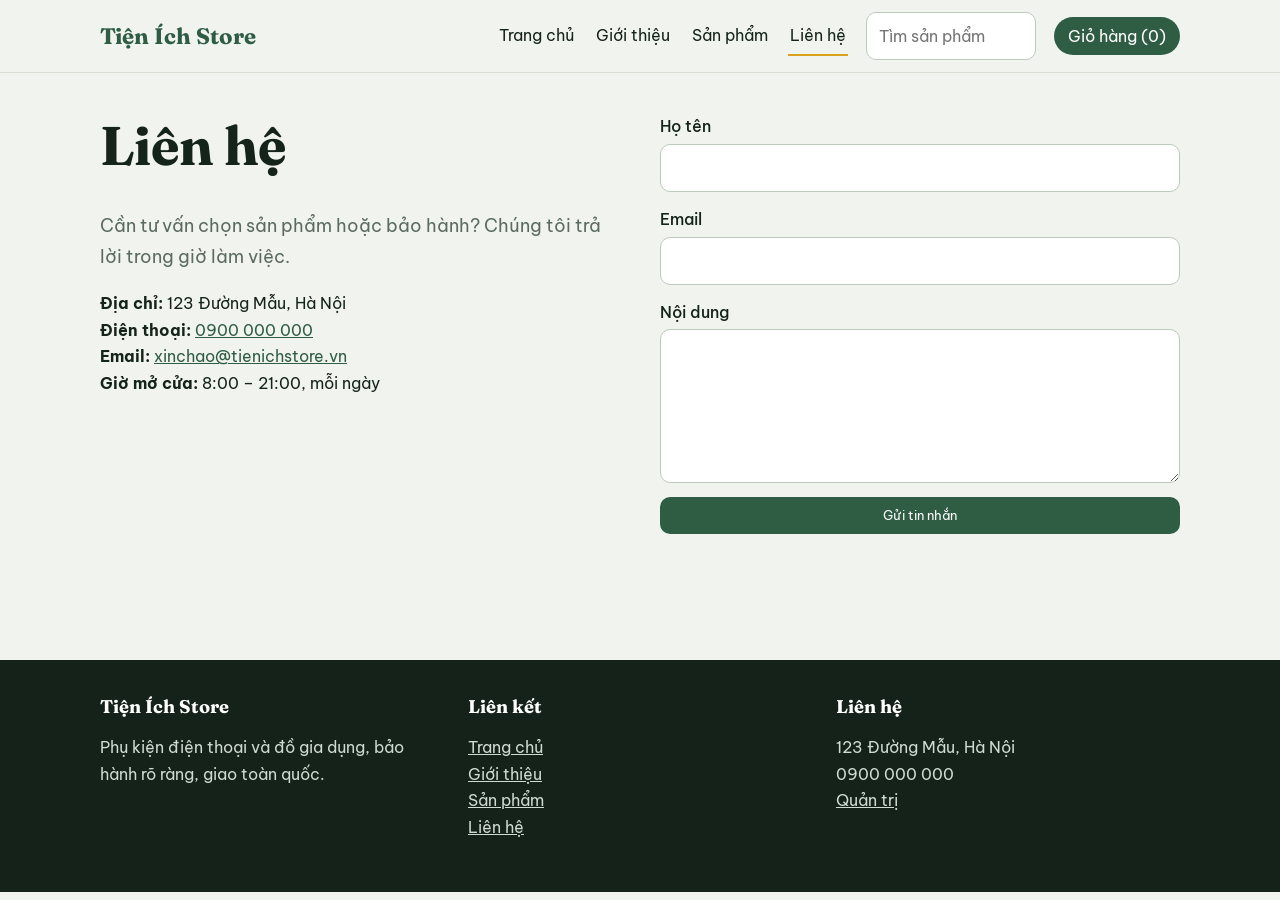
==== site/lien-he.html @ eb2ac709 "Add files via upload" ====
<!DOCTYPE html>
<html lang="vi"><head><meta charset="utf-8"><meta name="viewport" content="width=device-width,initial-scale=1">
<title>Liên hệ – Tiện Ích Store</title><meta name="description" content="Liên hệ Tiện Ích Store để được tư vấn sản phẩm, đặt hàng số lượng lớn hoặc làm quà tặng doanh nghiệp.">
<link rel="canonical" href="https://ten-mien-cua-ban.vercel.app/lien-he.html">
<meta property="og:type" content="website"><meta property="og:locale" content="vi_VN"><meta property="og:title" content="Liên hệ – Tiện Ích Store"><meta property="og:description" content="Liên hệ Tiện Ích Store để được tư vấn sản phẩm, đặt hàng số lượng lớn hoặc làm quà tặng doanh nghiệp."><meta property="og:url" content="https://ten-mien-cua-ban.vercel.app/lien-he.html">
<meta name="theme-color" content="#2f5d44"><link rel="icon" href="data:image/svg+xml,%3Csvg xmlns='http://www.w3.org/2000/svg' viewBox='0 0 32 32'%3E%3Crect width='32' height='32' rx='8' fill='%232f5d44'/%3E%3Cpath d='M9 22c0-8 6-13 14-13 0 8-5 14-14 13z' fill='%23d9a21b'/%3E%3C/svg%3E">
<link rel="preconnect" href="https://fonts.googleapis.com"><link rel="preconnect" href="https://fonts.gstatic.com" crossorigin>
<link rel="stylesheet" href="https://fonts.googleapis.com/css2?family=Be+Vietnam+Pro:wght@400;500;600&family=Fraunces:opsz,wght@9..144,500;9..144,700&display=swap">
<link rel="stylesheet" href="css/style.css"></head>
<body data-page="contact"><a class="skip" href="#main">Bỏ qua điều hướng</a><header id="hdr"></header>
<main id="main">
<section class="wrap two"><div><h1>Liên hệ</h1><p class="lead">Cần tư vấn chọn sản phẩm hoặc bảo hành? Chúng tôi trả lời trong giờ làm việc.</p>
<p><strong>Địa chỉ:</strong> 123 Đường Mẫu, Hà Nội<br><strong>Điện thoại:</strong> <a href="tel:0900000000">0900 000 000</a><br><strong>Email:</strong> <a href="mailto:xinchao@tienichstore.vn">xinchao@tienichstore.vn</a><br><strong>Giờ mở cửa:</strong> 8:00 – 21:00, mỗi ngày</p></div>
<form id="cf" class="form"><label>Họ tên<input name="name" required autocomplete="name"></label><label>Email<input name="email" type="email" required autocomplete="email"></label><label>Nội dung<textarea name="msg" rows="5" required></textarea></label><button class="btn">Gửi tin nhắn</button><p id="cmsg" role="status"></p></form></section></main><footer id="ftr"></footer><script src="js/data.js" defer></script><script src="js/app.js" defer></script></body></html>
---- site/css/style.css ----
:root{--bg:#f1f4ee;--ink:#15241b;--g:#2f5d44;--g2:#dfe8dc;--gold:#d9a21b;--mut:#5b6b60;--w:#fff;--r:14px}
*{box-sizing:border-box}html{scroll-behavior:smooth}
body{margin:0;font:16px/1.65 "Be Vietnam Pro",system-ui,sans-serif;background:var(--bg);color:var(--ink)}
h1,h2,h3{font-family:Fraunces,Georgia,serif;line-height:1.2;margin:0 0 .6em}
h1{font-size:clamp(2rem,5vw,3.4rem)}h2{font-size:clamp(1.4rem,3vw,2rem)}h3{font-size:1.15rem}
a{color:var(--g)}img{max-width:100%;display:block}
.wrap{max-width:1120px;margin:auto;padding:40px 20px}.narrow{max-width:720px}
.skip{position:absolute;left:-999px}.skip:focus{left:8px;top:8px;background:#fff;padding:8px;z-index:9}
:focus-visible{outline:3px solid var(--gold);outline-offset:2px}
header{position:sticky;top:0;z-index:5;background:rgba(241,244,238,.94);backdrop-filter:blur(8px);border-bottom:1px solid #d6dfd2}
.nav{max-width:1120px;margin:auto;padding:12px 20px;display:flex;align-items:center;gap:18px;flex-wrap:wrap}
.logo{font:700 1.4rem Fraunces,serif;color:var(--g);text-decoration:none;margin-right:auto}
.nav a.l{color:var(--ink);text-decoration:none;padding:6px 2px;border-bottom:2px solid transparent}
.nav a.l:hover,.nav a.on{border-color:var(--gold)}
.search{display:flex;gap:6px}.search input{width:170px}
.cartlink{background:var(--g);color:#fff!important;padding:6px 14px!important;border-radius:99px;border:0!important}
input,select,textarea{font:inherit;padding:10px 12px;border:1px solid #bccabd;border-radius:10px;background:#fff;color:var(--ink);width:100%}
.btn{display:inline-block;background:var(--g);color:#fff;border:0;border-radius:10px;padding:10px 20px;font:600 1rem inherit;font-family:inherit;cursor:pointer;text-decoration:none;white-space:nowrap}
.btn:hover{background:#244a35}.btn.sec{background:var(--g2);color:var(--g)}.btn.del{background:#fbe4e1;color:#a3281d}.btn.sm{padding:6px 12px;font-size:.9rem}
.hero{display:grid;grid-template-columns:1.2fr .8fr;gap:32px;align-items:center;padding-top:56px}
.lead{font-size:1.15rem;color:var(--mut);max-width:60ch}.leaf{width:100%;max-width:340px;justify-self:center}
.search.big{max-width:520px;margin:22px 0 14px}.chips a{display:inline-block;margin:0 8px 8px 0;padding:6px 16px;border:1px solid var(--g);border-radius:99px;text-decoration:none}
.chips a:hover{background:var(--g);color:#fff}
.row{display:flex;justify-content:space-between;align-items:baseline;gap:12px}
.grid{display:grid;grid-template-columns:repeat(auto-fill,minmax(230px,1fr));gap:20px}
.card{background:var(--w);border-radius:var(--r);overflow:hidden;display:flex;flex-direction:column;border:1px solid #dde5da}
.thumb{aspect-ratio:4/3;display:grid;place-items:center;font:700 3rem Fraunces,serif;color:#fff;object-fit:cover;width:100%}
.card .b{padding:14px 16px 16px;display:flex;flex-direction:column;gap:6px;flex:1}.card h3{margin:0;font-size:1.05rem}
.card small{color:var(--mut)}.price{font-weight:600;color:var(--g);font-size:1.1rem;margin-top:auto}
.band{background:var(--g);color:#fff}.band .perks{display:grid;grid-template-columns:repeat(auto-fit,minmax(240px,1fr));gap:28px}.band p{opacity:.88;margin:0}
.cta{text-align:center}.cta p{color:var(--mut)}
.tools{display:grid;grid-template-columns:2fr 1fr 1fr;gap:12px;margin:18px 0 8px}.muted{color:var(--mut)}
.two{display:grid;grid-template-columns:1fr 1fr;gap:40px}.form{display:grid;gap:14px;align-content:start}.form label{display:grid;gap:4px;font-weight:500}
table{width:100%;border-collapse:collapse;background:#fff;border-radius:var(--r);overflow:hidden}th,td{padding:10px 12px;text-align:left;border-bottom:1px solid #e3eae0;vertical-align:middle}th{background:var(--g2)}
.tw{overflow-x:auto}.qty{width:72px}.sum{display:flex;justify-content:space-between;font-size:1.2rem;font-weight:600;margin:16px 0}
.ok{background:var(--g2);padding:16px;border-radius:var(--r)}.err{color:#a3281d}
.adm-head{display:flex;justify-content:space-between;gap:12px;flex-wrap:wrap;align-items:center;margin-bottom:12px}
.tabs{display:flex;gap:8px;margin-bottom:16px}.fgrid{display:grid;grid-template-columns:repeat(2,1fr);gap:12px;background:#fff;padding:16px;border-radius:var(--r);margin-bottom:20px}.fgrid .full{grid-column:1/-1}
footer{background:#14221a;color:#cfdad2;margin-top:40px}footer .wrap{display:grid;grid-template-columns:repeat(auto-fit,minmax(220px,1fr));gap:24px;padding:36px 20px}footer a{color:#cfdad2}footer h3{color:#fff}
@media(max-width:760px){.hero,.two{grid-template-columns:1fr}.leaf{max-width:200px;order:-1}.tools{grid-template-columns:1fr}.nav .search{order:5;width:100%}.nav .search input{width:100%}.fgrid{grid-template-columns:1fr}}
@media(prefers-reduced-motion:reduce){html{scroll-behavior:auto}}

.herowrap{background:var(--g2) center/cover no-repeat;position:relative}.herowrap::before{content:"";position:absolute;inset:0;background:rgba(10,20,15,0);pointer-events:none}
.herowrap.hasbg{color:#fff}.herowrap.hasbg::before{background:rgba(10,20,15,.58)}.herowrap .hero{position:relative}.hasbg .lead{color:#eaf1ec}.hasbg .chips a{color:#fff;border-color:#fff}.hasbg .leaf{display:none}.hasbg .hero{grid-template-columns:1fr}
.herowrap{background-color:var(--bg)}.thumb{cursor:pointer;border:0;padding:0}.lk{all:unset;cursor:pointer;display:block}.lk:focus-visible{outline:3px solid var(--gold)}
.vb{position:absolute;right:8px;top:8px;background:rgba(0,0,0,.7);color:#fff;font-size:.8rem;padding:2px 10px;border-radius:99px}.pw{position:relative}
.acts{display:flex;gap:8px}.acts .btn{flex:1;padding:10px 8px}
dialog.dlg{border:0;border-radius:var(--r);padding:0;max-width:760px;width:calc(100% - 24px);max-height:92vh;overflow:auto;color:var(--ink)}dialog::backdrop{background:rgba(10,20,15,.6)}
.dlg .in{padding:20px;display:grid;gap:14px}.dlg .main img,.dlg .main video,.dlg .main iframe{width:100%;aspect-ratio:16/10;object-fit:contain;background:#eef2ec;border:0;border-radius:10px}
.th{display:flex;gap:8px;flex-wrap:wrap}.th img{width:64px;height:64px;object-fit:cover;border-radius:8px;cursor:pointer;border:2px solid transparent}.th img.on{border-color:var(--gold)}
.pv{display:flex;gap:10px;flex-wrap:wrap}.pv div{position:relative}.pv img{width:90px;height:90px;object-fit:cover;border-radius:8px}.pv button{position:absolute;top:2px;right:2px;border:0;background:#a3281d;color:#fff;border-radius:50%;width:24px;height:24px;cursor:pointer}
.note{background:#fff7e0;border:1px solid #ecd58f;padding:10px 14px;border-radius:10px;margin-bottom:14px;font-size:.92rem}
.bgpv{width:100%;max-width:480px;aspect-ratio:16/6;background:var(--g2) center/cover;border-radius:10px;margin:8px 0}
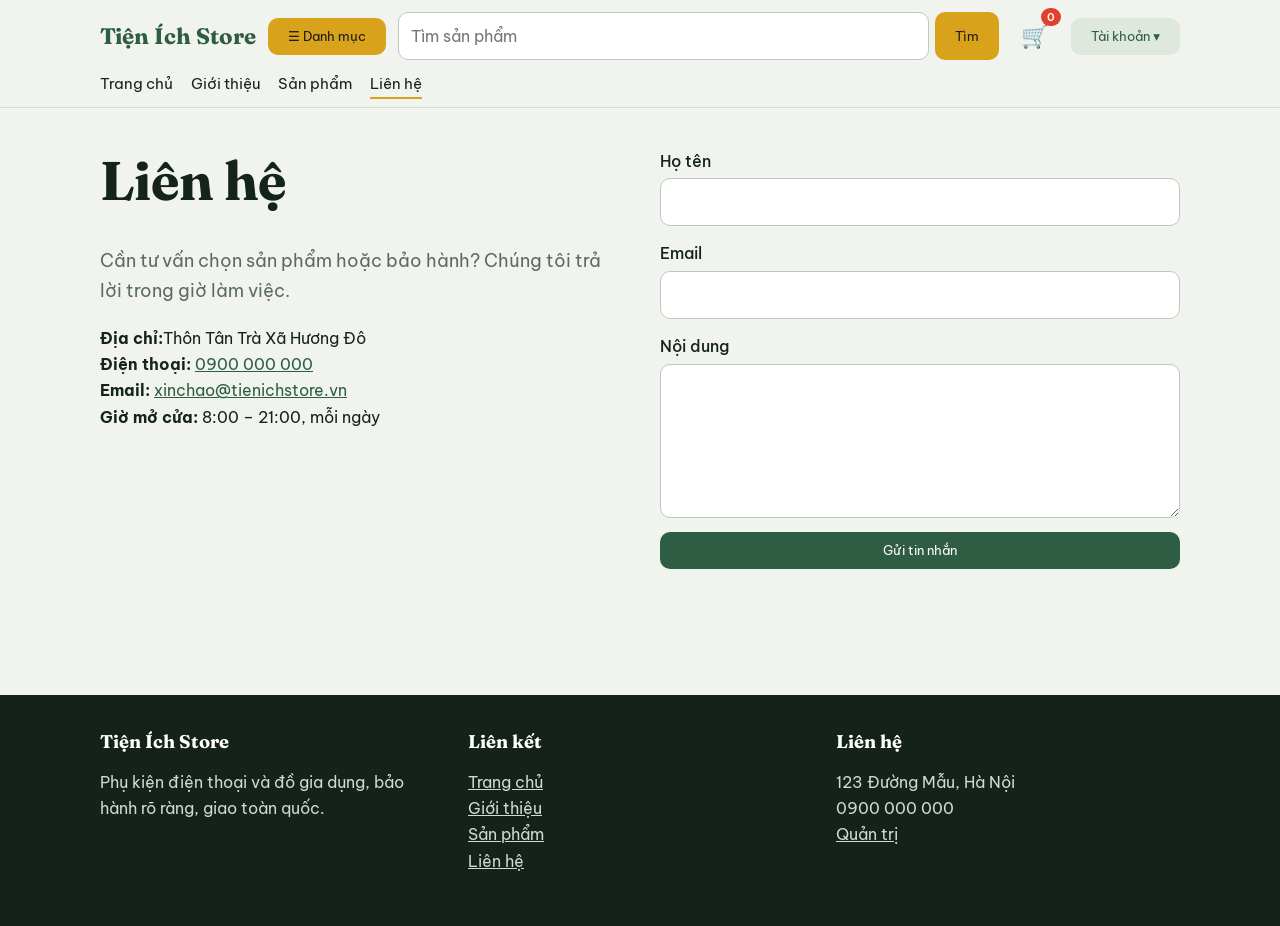
==== commit 1aa0d0b5: "Update lien-he.html" ====
--- a/site/lien-he.html
+++ b/site/lien-he.html
@@ -10,5 +10,5 @@
 <body data-page="contact"><a class="skip" href="#main">Bỏ qua điều hướng</a><header id="hdr"></header>
 <main id="main">
 <section class="wrap two"><div><h1>Liên hệ</h1><p class="lead">Cần tư vấn chọn sản phẩm hoặc bảo hành? Chúng tôi trả lời trong giờ làm việc.</p>
-<p><strong>Địa chỉ:</strong> 123 Đường Mẫu, Hà Nội<br><strong>Điện thoại:</strong> <a href="tel:0900000000">0900 000 000</a><br><strong>Email:</strong> <a href="mailto:xinchao@tienichstore.vn">xinchao@tienichstore.vn</a><br><strong>Giờ mở cửa:</strong> 8:00 – 21:00, mỗi ngày</p></div>
-<form id="cf" class="form"><label>Họ tên<input name="name" required autocomplete="name"></label><label>Email<input name="email" type="email" required autocomplete="email"></label><label>Nội dung<textarea name="msg" rows="5" required></textarea></label><button class="btn">Gửi tin nhắn</button><p id="cmsg" role="status"></p></form></section></main><footer id="ftr"></footer><script src="js/data.js" defer></script><script src="js/app.js" defer></script></body></html>+<p><strong>Địa chỉ:</strong>Thôn Tân Trà Xã Hương Đô <br><strong>Điện thoại:</strong> <a href="tel:0989740300">0900 000 000</a><br><strong>Email:</strong> <a href="mailto:xinchao@tienichstore.vn">xinchao@tienichstore.vn</a><br><strong>Giờ mở cửa:</strong> 8:00 – 21:00, mỗi ngày</p></div>
+<form id="cf" class="form"><label>Họ tên<input name="name" required autocomplete="name"></label><label>Email<input name="email" type="email" required autocomplete="email"></label><label>Nội dung<textarea name="msg" rows="5" required></textarea></label><button class="btn">Gửi tin nhắn</button><p id="cmsg" role="status"></p></form></section></main><footer id="ftr"></footer><script src="js/data.js" defer></script><script src="js/app.js" defer></script></body></html>
--- a/site/css/style.css
+++ b/site/css/style.css
@@ -51,3 +51,18 @@
 .pv{display:flex;gap:10px;flex-wrap:wrap}.pv div{position:relative}.pv img{width:90px;height:90px;object-fit:cover;border-radius:8px}.pv button{position:absolute;top:2px;right:2px;border:0;background:#a3281d;color:#fff;border-radius:50%;width:24px;height:24px;cursor:pointer}
 .note{background:#fff7e0;border:1px solid #ecd58f;padding:10px 14px;border-radius:10px;margin-bottom:14px;font-size:.92rem}
 .bgpv{width:100%;max-width:480px;aspect-ratio:16/6;background:var(--g2) center/cover;border-radius:10px;margin:8px 0}
+
+.nav{flex-wrap:nowrap;gap:12px}.logo{margin-right:0}.btn.gold{background:var(--gold);color:#1b1b1b}.btn.gold:hover{background:#c0901a}
+.nav .search{flex:1}.nav .search input{width:100%}.dd{position:relative}
+.menu{position:absolute;top:calc(100% + 6px);left:0;min-width:250px;background:#fff;border:1px solid #d6dfd2;border-radius:12px;box-shadow:0 8px 24px rgba(0,0,0,.14);padding:6px;z-index:9;display:grid}.menu.right{left:auto;right:0;min-width:190px}.menu[hidden]{display:none}
+.menu a,.menu button{all:unset;cursor:pointer;padding:10px 12px;border-radius:8px;color:var(--ink)}.menu a:hover,.menu button:hover{background:var(--g2)}
+.cartlink{position:relative;background:none!important;color:var(--ink)!important;font-size:1.4rem;text-decoration:none;padding:4px 10px!important}.cartlink span{position:absolute;top:-6px;right:-2px;background:#e0412f;color:#fff;font-size:.7rem;border-radius:99px;padding:0 6px;font-weight:600}
+.sub{max-width:1120px;margin:auto;padding:0 20px 8px;display:flex;gap:18px;font-size:.92rem}.sub a{color:var(--ink);text-decoration:none;border-bottom:2px solid transparent}.sub a:hover,.sub a.on{border-color:var(--gold)}
+.bn{padding-bottom:8px}.sl{position:relative;border-radius:var(--r);overflow:hidden;aspect-ratio:16/6;background:var(--g2)}.sd,.sd a{display:block;height:100%}.sd[hidden]{display:none}.sd img{width:100%;height:100%;object-fit:cover}
+.sp,.sn{position:absolute;top:50%;transform:translateY(-50%);border:0;background:rgba(0,0,0,.45);color:#fff;font-size:1.6rem;width:38px;height:38px;border-radius:50%;cursor:pointer}.sp{left:10px}.sn{right:10px}
+.catsec{padding-top:8px;padding-bottom:8px}.cstrip{display:flex;overflow-x:auto;background:#fff;border-radius:var(--r);border:1px solid #dde5da}
+.ct{flex:1 0 130px;display:grid;justify-items:center;align-content:start;gap:8px;padding:16px 8px;text-decoration:none;color:var(--ink);font-size:.92rem;text-align:center;border-right:1px solid #eef2ec}.ct:hover{background:#f7faf6}.ct.fs{color:#d4342a}
+.ci{width:64px;height:64px;border-radius:50%;background:#eef2ec;display:grid;place-items:center;font-size:1.8rem}
+.old{color:var(--mut);font-weight:400;font-size:.9rem}.sb{position:absolute;left:8px;top:8px;background:#e0412f;color:#fff;font-size:.8rem;padding:2px 10px;border-radius:99px}
+.tabs{flex-wrap:wrap}
+@media(max-width:760px){.nav{flex-wrap:wrap}.nav .search{order:5;flex-basis:100%}.sl{aspect-ratio:16/8}.sub{overflow-x:auto;white-space:nowrap}}
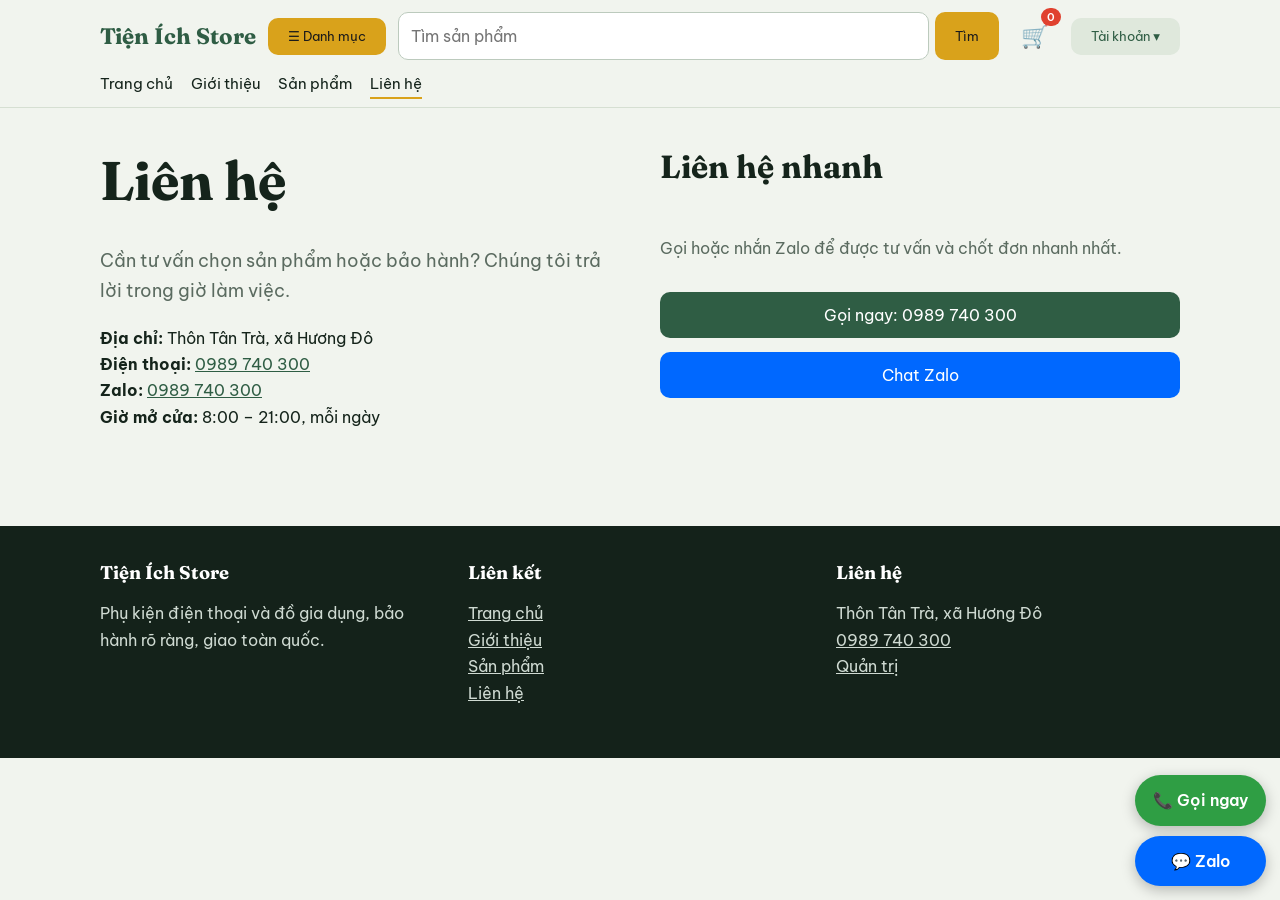
==== commit 9684fa6d: "Add files via upload" ====
--- a/site/lien-he.html
+++ b/site/lien-he.html
@@ -10,5 +10,5 @@
 <body data-page="contact"><a class="skip" href="#main">Bỏ qua điều hướng</a><header id="hdr"></header>
 <main id="main">
 <section class="wrap two"><div><h1>Liên hệ</h1><p class="lead">Cần tư vấn chọn sản phẩm hoặc bảo hành? Chúng tôi trả lời trong giờ làm việc.</p>
-<p><strong>Địa chỉ:</strong>Thôn Tân Trà Xã Hương Đô <br><strong>Điện thoại:</strong> <a href="tel:0989740300">0900 000 000</a><br><strong>Email:</strong> <a href="mailto:xinchao@tienichstore.vn">xinchao@tienichstore.vn</a><br><strong>Giờ mở cửa:</strong> 8:00 – 21:00, mỗi ngày</p></div>
-<form id="cf" class="form"><label>Họ tên<input name="name" required autocomplete="name"></label><label>Email<input name="email" type="email" required autocomplete="email"></label><label>Nội dung<textarea name="msg" rows="5" required></textarea></label><button class="btn">Gửi tin nhắn</button><p id="cmsg" role="status"></p></form></section></main><footer id="ftr"></footer><script src="js/data.js" defer></script><script src="js/app.js" defer></script></body></html>
+<p><strong>Địa chỉ:</strong> Thôn Tân Trà, xã Hương Đô<br><strong>Điện thoại:</strong> <a href="tel:0989740300">0989 740 300</a><br><strong>Zalo:</strong> <a href="https://zalo.me/0989740300" target="_blank" rel="noopener">0989 740 300</a><br><strong>Giờ mở cửa:</strong> 8:00 – 21:00, mỗi ngày</p></div>
+<div class="form"><h2>Liên hệ nhanh</h2><p class="muted">Gọi hoặc nhắn Zalo để được tư vấn và chốt đơn nhanh nhất.</p><a class="btn" href="tel:0989740300">Gọi ngay: 0989 740 300</a><a class="btn zl" href="https://zalo.me/0989740300" target="_blank" rel="noopener">Chat Zalo</a></div></section></main><footer id="ftr"></footer><script src="js/data.js" defer></script><script src="js/app.js" defer></script></body></html>
--- a/site/css/style.css
+++ b/site/css/style.css
@@ -66,3 +66,7 @@
 .old{color:var(--mut);font-weight:400;font-size:.9rem}.sb{position:absolute;left:8px;top:8px;background:#e0412f;color:#fff;font-size:.8rem;padding:2px 10px;border-radius:99px}
 .tabs{flex-wrap:wrap}
 @media(max-width:760px){.nav{flex-wrap:wrap}.nav .search{order:5;flex-basis:100%}.sl{aspect-ratio:16/8}.sub{overflow-x:auto;white-space:nowrap}}
+
+.btn.zl{background:#0068ff}.btn.zl:hover{background:#0053cc}.form .btn{text-align:center}
+.fab{position:fixed;right:14px;bottom:calc(14px + env(safe-area-inset-bottom,0px));display:grid;gap:10px;z-index:8}
+.fab a{color:#fff;text-decoration:none;font-weight:600;padding:12px 18px;border-radius:99px;box-shadow:0 4px 14px rgba(0,0,0,.25);text-align:center}.fab .f1{background:#2f9e44}.fab .f2{background:#0068ff}
